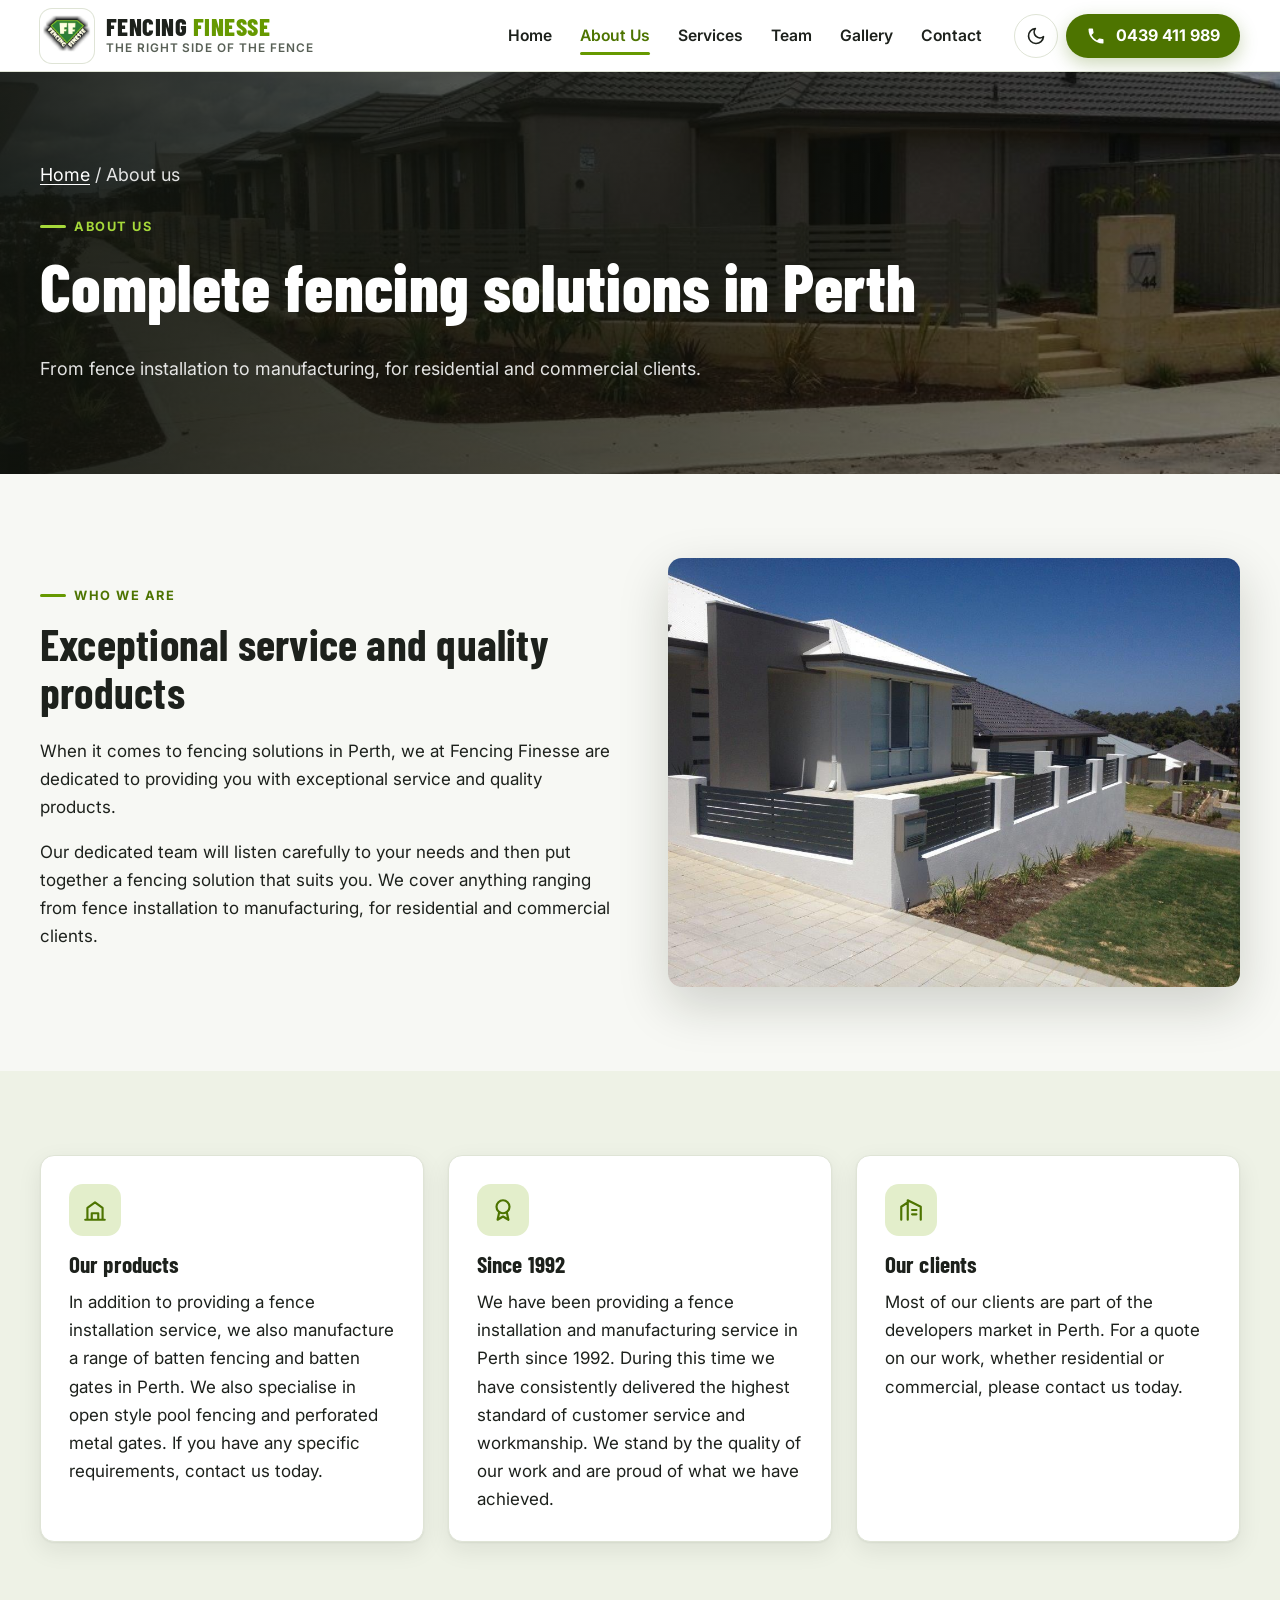
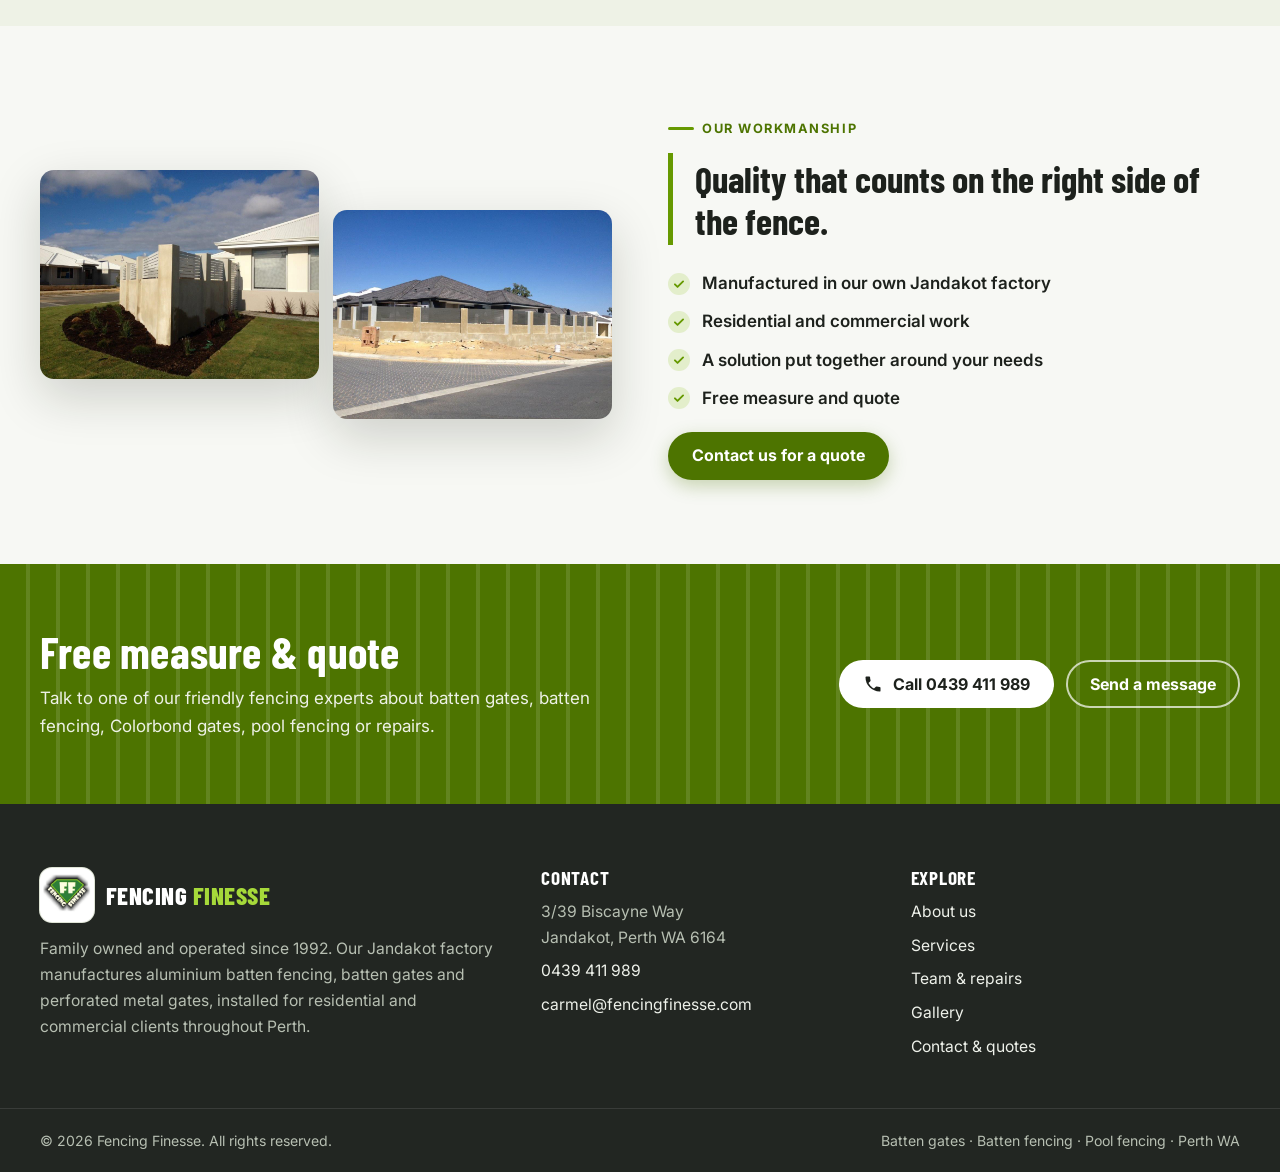
==== about.html @ 1fadce17 "Initial commit: fencing-finesse site" ====
<!DOCTYPE html>
<html lang="en-AU">
<head>
  <meta charset="utf-8">
  <meta name="viewport" content="width=device-width, initial-scale=1">
  <title>About Us | Fencing Finesse, Fence Installation Perth since 1992</title>
  <meta name="description" content="Fencing Finesse has provided fence installation and manufacturing in Perth since 1992: batten fencing, batten gates, open style pool fencing and perforated metal gates.">
  <meta name="theme-color" content="#ffffff">
  <script>(function(d){d.className+=' js';var t;try{t=localStorage.getItem('ff-theme')}catch(e){}if(t!=='light'&&t!=='dark'){t=window.matchMedia&&matchMedia('(prefers-color-scheme: dark)').matches?'dark':'light'}d.setAttribute('data-theme',t)})(document.documentElement);</script>
  <link rel="icon" href="images/logo-badge.png">
  <link rel="preconnect" href="https://fonts.googleapis.com">
  <link rel="preconnect" href="https://fonts.gstatic.com" crossorigin>
  <link href="https://fonts.googleapis.com/css2?family=Barlow+Condensed:wght@700;800&family=Inter:wght@400;600;700;800&display=swap" rel="stylesheet">
  <link rel="stylesheet" href="css/style.css">
</head>
<body>
<a class="skip" href="#main">Skip to content</a>

<header class="site-header">
  <div class="container">
    <a class="brand" href="index.html" aria-label="Fencing Finesse home">
      <span class="brand-badge"><img src="images/logo-badge.png" alt="" width="136" height="120"></span>
      <span class="brand-text">
        <span class="brand-name">Fencing <span>Finesse</span></span>
        <span class="brand-tag">The right side of the fence</span>
      </span>
    </a>
    <nav class="nav" id="site-nav" aria-label="Main">
      <a href="index.html">Home</a>
      <a href="about.html" aria-current="page">About Us</a>
      <a href="services.html">Services</a>
      <a href="team.html">Team</a>
      <a href="gallery.html">Gallery</a>
      <a href="contact.html">Contact</a>
    </nav>
    <div class="header-actions">
      <button class="icon-btn theme-toggle" type="button" aria-label="Switch to dark mode" aria-pressed="false">
        <svg class="i-moon" viewBox="0 0 24 24" fill="none" stroke="currentColor" stroke-width="2" stroke-linecap="round" stroke-linejoin="round" aria-hidden="true"><path d="M21 12.8A9 9 0 1 1 11.2 3a7 7 0 0 0 9.8 9.8z"/></svg>
        <svg class="i-sun" viewBox="0 0 24 24" fill="none" stroke="currentColor" stroke-width="2" stroke-linecap="round" aria-hidden="true"><circle cx="12" cy="12" r="4"/><path d="M12 2v2M12 20v2M4.9 4.9l1.4 1.4M17.7 17.7l1.4 1.4M2 12h2M20 12h2M4.9 19.1l1.4-1.4M17.7 6.3l1.4-1.4"/></svg>
      </button>
      <a class="btn btn--brand call-btn" href="tel:+61439411989" aria-label="Call Fencing Finesse on 0439 411 989">
        <svg viewBox="0 0 24 24" fill="currentColor" aria-hidden="true"><path d="M6.6 10.8a15.1 15.1 0 0 0 6.6 6.6l2.2-2.2a1 1 0 0 1 1-.25 11.4 11.4 0 0 0 3.6.57 1 1 0 0 1 1 1V20a1 1 0 0 1-1 1A17 17 0 0 1 3 4a1 1 0 0 1 1-1h3.5a1 1 0 0 1 1 1c0 1.25.2 2.45.57 3.57a1 1 0 0 1-.25 1z"/></svg>
        <span class="call-label">0439 411 989</span>
      </a>
      <button class="menu-toggle" type="button" aria-controls="site-nav" aria-expanded="false" aria-label="Open menu"><span></span></button>
    </div>
  </div>
</header>

<main id="main">

<section class="page-hero">
  <img class="bg" src="images/job-12.jpg" alt="" width="1024" height="768">
  <div class="container">
    <p class="crumbs"><a href="index.html">Home</a> / About us</p>
    <span class="eyebrow">About us</span>
    <h1>Complete fencing solutions in Perth</h1>
    <p>From fence installation to manufacturing, for residential and commercial clients.</p>
  </div>
</section>

<section class="section">
  <div class="container split">
    <div>
      <span class="eyebrow">Who we are</span>
      <h2>Exceptional service and quality products</h2>
      <p>When it comes to fencing solutions in Perth, we at Fencing Finesse are dedicated to providing you with exceptional service and quality products.</p>
      <p>Our dedicated team will listen carefully to your needs and then put together a fencing solution that suits you. We cover anything ranging from fence installation to manufacturing, for residential and commercial clients.</p>
    </div>
    <div class="photo-frame zoom"><img src="images/job-21.jpg" alt="Front fence with charcoal batten infill" width="1024" height="768" loading="lazy" decoding="async"></div>
  </div>
</section>

<section class="section section--soft">
  <div class="container">
    <div class="grid grid--3">
      <div class="card">
        <div class="icon-badge"><svg viewBox="0 0 24 24" fill="none" stroke="currentColor" stroke-width="2" stroke-linecap="round" stroke-linejoin="round" aria-hidden="true"><path d="M3 21h18M5 21V10l7-5 7 5v11M9 21v-6h6v6"/></svg></div>
        <h3>Our products</h3>
        <p>In addition to providing a fence installation service, we also manufacture a range of batten fencing and batten gates in Perth. We also specialise in open style pool fencing and perforated metal gates. If you have any specific requirements, contact us today.</p>
      </div>
      <div class="card">
        <div class="icon-badge"><svg viewBox="0 0 24 24" fill="none" stroke="currentColor" stroke-width="2" stroke-linecap="round" stroke-linejoin="round" aria-hidden="true"><circle cx="12" cy="9" r="6"/><path d="M8.5 14l-1.5 7 5-3 5 3-1.5-7"/></svg></div>
        <h3>Since 1992</h3>
        <p>We have been providing a fence installation and manufacturing service in Perth since 1992. During this time we have consistently delivered the highest standard of customer service and workmanship. We stand by the quality of our work and are proud of what we have achieved.</p>
      </div>
      <div class="card">
        <div class="icon-badge"><svg viewBox="0 0 24 24" fill="none" stroke="currentColor" stroke-width="2" stroke-linecap="round" stroke-linejoin="round" aria-hidden="true"><path d="M3 21V9l6-4v16M9 21V3l12 6v12M13 12h4M13 16h4"/></svg></div>
        <h3>Our clients</h3>
        <p>Most of our clients are part of the developers market in Perth. For a quote on our work, whether residential or commercial, please contact us today.</p>
      </div>
    </div>
  </div>
</section>

<section class="section">
  <div class="container split">
    <div class="photo-pair">
      <div class="photo-frame zoom"><img src="images/job-18.jpg" alt="Batten infill between rendered piers" width="1024" height="768" loading="lazy" decoding="async"></div>
      <div class="photo-frame zoom"><img src="images/job-29.jpg" alt="Batten infill along an estate frontage" width="1024" height="768" loading="lazy" decoding="async"></div>
    </div>
    <div>
      <span class="eyebrow">Our workmanship</span>
      <p class="quote">Quality that counts on the right side of the fence.</p>
      <ul class="check-list">
        <li>Manufactured in our own Jandakot factory</li>
        <li>Residential and commercial work</li>
        <li>A solution put together around your needs</li>
        <li>Free measure and quote</li>
      </ul>
      <a class="btn btn--brand" href="contact.html">Contact us for a quote</a>
    </div>
  </div>
</section>

<section class="cta-band">
  <div class="container">
    <div>
      <h2>Free measure &amp; quote</h2>
      <p>Talk to one of our friendly fencing experts about batten gates, batten fencing, Colorbond gates, pool fencing or repairs.</p>
    </div>
    <div class="cta-actions">
      <a class="btn btn--light" href="tel:+61439411989"><svg viewBox="0 0 24 24" fill="currentColor" aria-hidden="true"><path d="M6.6 10.8a15.1 15.1 0 0 0 6.6 6.6l2.2-2.2a1 1 0 0 1 1-.25 11.4 11.4 0 0 0 3.6.57 1 1 0 0 1 1 1V20a1 1 0 0 1-1 1A17 17 0 0 1 3 4a1 1 0 0 1 1-1h3.5a1 1 0 0 1 1 1c0 1.25.2 2.45.57 3.57a1 1 0 0 1-.25 1z"/></svg> Call 0439 411 989</a>
      <a class="btn btn--outline-light" href="contact.html">Send a message</a>
    </div>
  </div>
</section>
</main>

<footer class="site-footer">
  <div class="container cols">
    <div>
      <div class="footer-brand">
        <span class="brand-badge"><img src="images/logo-badge.png" alt="" width="136" height="120" loading="lazy" decoding="async"></span>
        <span class="brand-name">Fencing <span>Finesse</span></span>
      </div>
      <p>Family owned and operated since 1992. Our Jandakot factory manufactures aluminium batten fencing, batten gates and perforated metal gates, installed for residential and commercial clients throughout Perth.</p>
    </div>
    <div>
      <h4>Contact</h4>
      <ul>
        <li>3/39 Biscayne Way<br>Jandakot, Perth WA 6164</li>
        <li><a href="tel:+61439411989">0439 411 989</a></li>
        <li><a href="mailto:carmel@fencingfinesse.com">carmel@fencingfinesse.com</a></li>
      </ul>
    </div>
    <div>
      <h4>Explore</h4>
      <ul>
        <li><a href="about.html">About us</a></li>
        <li><a href="services.html">Services</a></li>
        <li><a href="team.html">Team &amp; repairs</a></li>
        <li><a href="gallery.html">Gallery</a></li>
        <li><a href="contact.html">Contact &amp; quotes</a></li>
      </ul>
    </div>
  </div>
  <div class="footer-bottom">
    <div class="container">
      <span>&copy; <span id="year">2026</span> Fencing Finesse. All rights reserved.</span>
      <span>Batten gates &middot; Batten fencing &middot; Pool fencing &middot; Perth WA</span>
    </div>
  </div>
</footer>

<a class="mobile-call" href="tel:+61439411989"><svg viewBox="0 0 24 24" fill="currentColor" aria-hidden="true"><path d="M6.6 10.8a15.1 15.1 0 0 0 6.6 6.6l2.2-2.2a1 1 0 0 1 1-.25 11.4 11.4 0 0 0 3.6.57 1 1 0 0 1 1 1V20a1 1 0 0 1-1 1A17 17 0 0 1 3 4a1 1 0 0 1 1-1h3.5a1 1 0 0 1 1 1c0 1.25.2 2.45.57 3.57a1 1 0 0 1-.25 1z"/></svg> Call 0439 411 989</a>

<script src="js/main.js"></script>
</body>
</html>
---- css/style.css ----
/* Fencing Finesse — shared styles */

/* ---------- Tokens ---------- */
:root {
  --bg: #f7f8f4;
  --surface: #ffffff;
  --soft: #eef2e6;
  --text: #1d211c;
  --muted: #586056;
  --line: #dfe4d6;
  --brand: #669900;          /* their original green */
  --brand-strong: #4d7400;   /* text/button-safe green */
  --brand-soft: #e3eecb;
  --on-brand: #ffffff;
  --dark: #222622;           /* charcoal bands */
  --dark-2: #2c312b;
  --on-dark: #eef1ea;
  --on-dark-muted: #b7bfb2;
  --accent-on-dark: #a6d93a;
  --header-bg: rgba(255, 255, 255, .86);
  --shadow: 0 1px 2px rgba(20, 30, 10, .06), 0 8px 24px rgba(20, 30, 10, .08);
  --shadow-lg: 0 18px 50px rgba(20, 30, 10, .18);
  --overlay: rgba(10, 12, 10, .92);
  --focus: #4d7400;
  --radius: 14px;
  --ease: cubic-bezier(.2, .7, .2, 1);
  --fast: 180ms;
  --med: 300ms;
  --header-h: 72px;
  color-scheme: light;
}
[data-theme="dark"] {
  --bg: #111311;
  --surface: #1a1d19;
  --soft: #161915;
  --text: #e7ebe3;
  --muted: #a4ac9f;
  --line: #2d332b;
  --brand: #8cc63f;
  --brand-strong: #9fd451;
  --brand-soft: #253217;
  --on-brand: #111608;
  --dark: #0b0c0b;
  --dark-2: #171a16;
  --on-dark: #e7ebe3;
  --on-dark-muted: #a4ac9f;
  --accent-on-dark: #a6d93a;
  --header-bg: rgba(20, 22, 19, .84);
  --shadow: 0 1px 2px rgba(0, 0, 0, .4), 0 8px 24px rgba(0, 0, 0, .35);
  --shadow-lg: 0 18px 50px rgba(0, 0, 0, .55);
  --overlay: rgba(0, 0, 0, .94);
  --focus: #a6d93a;
  color-scheme: dark;
}

/* ---------- Base ---------- */
*, *::before, *::after { box-sizing: border-box; }
html { -webkit-text-size-adjust: 100%; scroll-behavior: smooth; scroll-padding-top: calc(var(--header-h) + 16px); }
body {
  margin: 0;
  font: 400 1.0625rem/1.65 "Inter", system-ui, -apple-system, "Segoe UI", Roboto, sans-serif;
  color: var(--text);
  background: var(--bg);
  overflow-x: hidden;
}
html.theme-fade body, html.theme-fade .site-header::before, html.theme-fade .card, html.theme-fade .site-footer {
  transition: background-color var(--med) ease-out, color var(--med) ease-out, border-color var(--med) ease-out;
}
img { max-width: 100%; height: auto; display: block; }
a { color: var(--brand-strong); text-underline-offset: 3px; }
a:hover { text-decoration-thickness: 2px; }
h1, h2, h3, h4 {
  font-family: "Barlow Condensed", "Arial Narrow", sans-serif;
  font-weight: 700;
  line-height: 1.08;
  letter-spacing: .005em;
  margin: 0 0 .5em;
  color: var(--text);
}
h1 { font-size: clamp(2.4rem, 6vw, 4.1rem); font-weight: 800; }
h2 { font-size: clamp(1.9rem, 4vw, 2.75rem); }
h3 { font-size: 1.45rem; }
p { margin: 0 0 1em; }
ul { padding-left: 1.2em; }
:focus-visible { outline: 3px solid var(--focus); outline-offset: 3px; border-radius: 6px; }
.skip {
  position: absolute; left: 12px; top: -60px; z-index: 200;
  background: var(--brand-strong); color: var(--on-brand); padding: 10px 16px; border-radius: 8px; font-weight: 700;
  transition: top var(--fast) ease-out;
}
.skip:focus { top: 12px; }
.container { width: min(1200px, 100% - 40px); margin-inline: auto; }
.sr-only { position: absolute; width: 1px; height: 1px; overflow: hidden; clip: rect(0 0 0 0); white-space: nowrap; }

/* ---------- Buttons ---------- */
.btn {
  display: inline-flex; align-items: center; justify-content: center; gap: 10px;
  min-height: 48px; padding: 12px 22px;
  border-radius: 999px; border: 2px solid transparent;
  font: 700 1rem/1.2 "Inter", system-ui, sans-serif; text-decoration: none; cursor: pointer;
  transition: transform var(--fast) var(--ease), background-color var(--fast) ease-out, box-shadow var(--fast) ease-out, color var(--fast) ease-out, border-color var(--fast) ease-out;
}
.btn svg { width: 20px; height: 20px; flex: none; }
.btn:hover { transform: translateY(-2px); text-decoration: none; }
.btn:active { transform: translateY(0); }
.btn--brand { background: var(--brand-strong); color: var(--on-brand); box-shadow: 0 6px 18px rgba(77, 116, 0, .28); }
.btn--brand:hover { background: var(--brand); box-shadow: 0 10px 24px rgba(77, 116, 0, .35); }
.btn--ghost { border-color: currentColor; color: var(--text); background: transparent; }
.btn--ghost:hover { background: var(--soft); }
.btn--light { background: #fff; color: #1d211c; }
.btn--light:hover { background: var(--accent-on-dark); color: #111608; }
.btn--outline-light { border-color: rgba(255, 255, 255, .7); color: #fff; }
.btn--outline-light:hover { background: rgba(255, 255, 255, .12); border-color: #fff; }

/* ---------- Header ---------- */
.site-header {
  position: sticky; top: 0; z-index: 50;
  transition: box-shadow var(--med) ease-out;
}
/* blur lives on a pseudo-element so the fixed mobile menu isn't trapped in the header box */
.site-header::before {
  content: ""; position: absolute; inset: 0; z-index: -1;
  background: var(--surface);
  border-bottom: 1px solid var(--line);
  transition: background-color var(--med) ease-out;
}
.site-header.is-scrolled { box-shadow: var(--shadow); }
.site-header.is-scrolled::before {
  background: var(--header-bg);
  -webkit-backdrop-filter: saturate(160%) blur(12px);
  backdrop-filter: saturate(160%) blur(12px);
}
.site-header .container { display: flex; align-items: center; gap: 20px; min-height: var(--header-h); }
.brand { display: flex; align-items: center; gap: 12px; text-decoration: none; color: var(--text); margin-right: auto; min-width: 0; }
.brand-badge {
  flex: none; width: 54px; height: 54px; border-radius: 12px; background: #fff;
  display: grid; place-items: center; box-shadow: 0 0 0 1px var(--line);
  transition: transform var(--med) var(--ease);
}
.brand-badge img { width: 48px; height: auto; }
.brand:hover .brand-badge { transform: rotate(-4deg) scale(1.04); }
.brand-text { display: flex; flex-direction: column; min-width: 0; }
.brand-name { font: 800 1.55rem/1 "Barlow Condensed", sans-serif; text-transform: uppercase; letter-spacing: .02em; white-space: nowrap; }
.brand-name span { color: var(--brand); }
.brand-tag { font-size: .74rem; font-weight: 600; letter-spacing: .08em; text-transform: uppercase; color: var(--muted); white-space: nowrap; }

.nav { display: flex; gap: 4px; }
.nav a {
  position: relative; padding: 10px 12px; border-radius: 8px;
  color: var(--text); text-decoration: none; font-weight: 600; font-size: .98rem;
  transition: color var(--fast) ease-out, background-color var(--fast) ease-out;
}
.nav a::after {
  content: ""; position: absolute; left: 12px; right: 12px; bottom: 4px; height: 3px; border-radius: 3px;
  background: var(--brand); transform: scaleX(0); transform-origin: left;
  transition: transform var(--med) var(--ease);
}
.nav a:hover { color: var(--brand-strong); }
.nav a:hover::after, .nav a[aria-current="page"]::after { transform: scaleX(1); }
.nav a[aria-current="page"] { color: var(--brand-strong); }

.header-actions { display: flex; align-items: center; gap: 8px; flex: none; }
.icon-btn, .menu-toggle {
  width: 44px; height: 44px; border-radius: 50%; border: 1px solid var(--line);
  background: var(--surface); color: var(--text); cursor: pointer;
  display: grid; place-items: center; padding: 0;
  transition: background-color var(--fast) ease-out, transform var(--fast) var(--ease), border-color var(--fast) ease-out;
}
.icon-btn:hover, .menu-toggle:hover { background: var(--soft); border-color: var(--brand); }
.icon-btn svg { width: 20px; height: 20px; transition: transform var(--med) var(--ease); }
.theme-toggle:hover svg { transform: rotate(20deg); }
.theme-toggle .i-sun { display: none; }
[data-theme="dark"] .theme-toggle .i-sun { display: block; }
[data-theme="dark"] .theme-toggle .i-moon { display: none; }
.call-btn { min-height: 44px; padding: 10px 18px; white-space: nowrap; }
.call-short { display: none; }
.menu-toggle { display: none; position: relative; }
.menu-toggle span, .menu-toggle span::before, .menu-toggle span::after {
  position: absolute; left: 50%; width: 20px; height: 2px; margin-left: -10px; border-radius: 2px;
  background: currentColor; transition: transform var(--med) var(--ease), opacity var(--fast) ease-out;
}
.menu-toggle span { top: 50%; margin-top: -1px; }
.menu-toggle span::before, .menu-toggle span::after { content: ""; left: 0; margin-left: 0; }
.menu-toggle span::before { transform: translateY(-6px); }
.menu-toggle span::after { transform: translateY(6px); }
.menu-open .menu-toggle span { background: transparent; }
.menu-open .menu-toggle span::before { transform: rotate(45deg); background: var(--text); }
.menu-open .menu-toggle span::after { transform: rotate(-45deg); background: var(--text); }

@media (max-width: 1060px) {
  .menu-toggle { display: grid; }
  .nav {
    position: fixed; left: 0; right: 0; top: var(--header-h);
    flex-direction: column; gap: 2px; padding: 12px 20px 24px;
    background: var(--surface); border-bottom: 1px solid var(--line); box-shadow: var(--shadow-lg);
    max-height: calc(100vh - var(--header-h)); overflow-y: auto;
    opacity: 0; visibility: hidden; transform: translateY(-10px);
    transition: opacity var(--med) var(--ease), transform var(--med) var(--ease), visibility 0s linear var(--med);
  }
  .menu-open .nav { opacity: 1; visibility: visible; transform: none; transition-delay: 0s; }
  .nav a { padding: 14px 12px; font-size: 1.1rem; border-bottom: 1px solid var(--line); border-radius: 0; }
  .nav a:last-child { border-bottom: 0; }
  .nav a::after { left: 0; right: auto; width: 4px; top: 12px; bottom: 12px; height: auto; transform: scaleY(0); }
  .nav a:hover::after, .nav a[aria-current="page"]::after { transform: scaleY(1); }
}
@media (max-width: 640px) {
  :root { --header-h: 64px; }
  .site-header .container { gap: 8px; }
  .brand { gap: 9px; }
  .brand-badge { width: 44px; height: 44px; border-radius: 10px; }
  .brand-badge img { width: 39px; }
  .brand-name { font-size: 1.22rem; }
  .brand-tag { font-size: .62rem; letter-spacing: .05em; }
  .call-btn { padding: 0; width: 44px; justify-content: center; }
  .call-label { display: none; }
  .header-actions { gap: 6px; }
}
@media (max-width: 440px) { .brand-tag { display: none; } .brand-name { font-size: 1.35rem; } }

/* ---------- Hero ---------- */
.hero { position: relative; padding: 56px 0 64px; overflow: hidden; }
.hero::before {
  content: ""; position: absolute; inset: 0; z-index: -1;
  background:
    repeating-linear-gradient(90deg, transparent 0 22px, var(--line) 22px 24px) top right / 46% 100% no-repeat,
    var(--bg);
  opacity: .55;
  -webkit-mask-image: linear-gradient(90deg, transparent, #000 60%);
  mask-image: linear-gradient(90deg, transparent, #000 60%);
}
.hero .container { display: grid; grid-template-columns: minmax(0, 1.05fr) minmax(0, 1fr); gap: 48px; align-items: center; }
.eyebrow {
  display: inline-flex; align-items: center; gap: 8px; margin-bottom: 14px;
  font-size: .8rem; font-weight: 700; letter-spacing: .12em; text-transform: uppercase; color: var(--brand-strong);
}
.eyebrow::before { content: ""; width: 26px; height: 3px; border-radius: 3px; background: var(--brand); }
.hero h1 em { font-style: normal; color: var(--brand); }
.hero .lead { font-size: 1.15rem; color: var(--muted); max-width: 34em; }
.hero-actions { display: flex; flex-wrap: wrap; gap: 12px; margin-top: 26px; }
.hero-mosaic { display: grid; grid-template-columns: 1.4fr 1fr; grid-template-rows: 1fr 1fr; gap: 14px; aspect-ratio: 5 / 4; }
.hero-mosaic figure { margin: 0; border-radius: var(--radius); overflow: hidden; box-shadow: var(--shadow); background: var(--soft); }
.hero-mosaic figure:first-child { grid-row: span 2; }
.hero-mosaic img { width: 100%; height: 100%; object-fit: cover; }

.page-hero { position: relative; color: #fff; padding: 88px 0 72px; isolation: isolate; overflow: hidden; background: var(--dark); }
.page-hero img.bg { position: absolute; inset: 0; width: 100%; height: 100%; object-fit: cover; z-index: -2; }
.page-hero::after { content: ""; position: absolute; inset: 0; z-index: -1; background: linear-gradient(100deg, rgba(14, 18, 12, .88) 0%, rgba(14, 18, 12, .6) 55%, rgba(14, 18, 12, .25) 100%); }
.page-hero h1 { color: #fff; max-width: 15em; }
.page-hero p { max-width: 38em; font-size: 1.12rem; color: rgba(255, 255, 255, .88); }
.page-hero .eyebrow { color: var(--accent-on-dark); }
.page-hero .eyebrow::before { background: var(--accent-on-dark); }
.crumbs { font-size: .9rem; margin-bottom: 18px; color: rgba(255, 255, 255, .75); }
.crumbs a { color: #fff; }

/* ---------- Stats strip ---------- */
.stats { background: var(--dark); color: var(--on-dark); }
.stats .container { display: grid; grid-template-columns: repeat(4, minmax(0, 1fr)); }
.stat { padding: 26px 18px; border-left: 1px solid rgba(255, 255, 255, .1); }
.stat:first-child { border-left: 0; }
.stat strong { display: block; font: 800 1.9rem/1.1 "Barlow Condensed", sans-serif; color: var(--accent-on-dark); }
.stat span { color: var(--on-dark-muted); font-size: .95rem; }

/* ---------- Sections ---------- */
.section { padding: 84px 0; }
.section--soft { background: var(--soft); }
.section--dark { background: var(--dark); color: var(--on-dark); }
.section--dark h2, .section--dark h3 { color: #fff; }
.section--dark p { color: var(--on-dark-muted); }
.section--dark .eyebrow { color: var(--accent-on-dark); }
.section--dark .eyebrow::before { background: var(--accent-on-dark); }
.center { text-align: center; max-width: 760px; margin-inline: auto; }
.lead { font-size: 1.12rem; color: var(--muted); }
.section-head { margin-bottom: 40px; }
.split { display: grid; grid-template-columns: minmax(0, 1fr) minmax(0, 1fr); gap: 56px; align-items: center; }
.split--top { align-items: start; }
.grid { display: grid; gap: 24px; }
.grid--2 { grid-template-columns: repeat(2, minmax(0, 1fr)); }
.grid--3 { grid-template-columns: repeat(3, minmax(0, 1fr)); }
.check-list { list-style: none; padding: 0; margin: 0 0 1.2em; display: grid; gap: 10px; }
.check-list li { position: relative; padding-left: 34px; font-weight: 600; }
.check-list li::before {
  content: ""; position: absolute; left: 0; top: .2em; width: 22px; height: 22px; border-radius: 50%;
  background: var(--brand-soft) url("data:image/svg+xml,%3Csvg xmlns='http://www.w3.org/2000/svg' viewBox='0 0 24 24' fill='none' stroke='%23669900' stroke-width='3.2' stroke-linecap='round' stroke-linejoin='round'%3E%3Cpath d='M5 12.5l4.5 4.5L19 7.5'/%3E%3C/svg%3E") center / 14px no-repeat;
}

/* ---------- Cards ---------- */
.card {
  background: var(--surface); border: 1px solid var(--line); border-radius: var(--radius);
  padding: 28px; box-shadow: var(--shadow);
  transition: transform var(--med) var(--ease), box-shadow var(--med) ease-out, border-color var(--med) ease-out;
}
.card:hover { transform: translateY(-4px); box-shadow: var(--shadow-lg); border-color: color-mix(in srgb, var(--brand) 45%, var(--line)); }
.card p:last-child { margin-bottom: 0; }
.icon-badge {
  width: 52px; height: 52px; border-radius: 14px; display: grid; place-items: center; margin-bottom: 16px;
  background: var(--brand-soft); color: var(--brand-strong);
}
.icon-badge svg { width: 26px; height: 26px; }
.section--dark .card { background: var(--dark-2); border-color: rgba(255, 255, 255, .08); box-shadow: none; }
.section--dark .icon-badge { background: rgba(166, 217, 58, .14); color: var(--accent-on-dark); }

.prod-card {
  display: flex; flex-direction: column; text-decoration: none; color: inherit; overflow: hidden;
  background: var(--surface); border: 1px solid var(--line); border-radius: var(--radius); box-shadow: var(--shadow);
  transition: transform var(--med) var(--ease), box-shadow var(--med) ease-out;
}
.prod-card:hover { transform: translateY(-4px); box-shadow: var(--shadow-lg); }
.prod-card .media { aspect-ratio: 4 / 3; overflow: hidden; background: var(--soft); }
.prod-card .body { padding: 20px 22px 24px; }
.prod-card h3 { margin-bottom: .3em; }
.prod-card p { color: var(--muted); margin: 0; font-size: .98rem; }
.zoom img { width: 100%; height: 100%; object-fit: cover; transition: transform 400ms var(--ease); }
.zoom:hover img, a:hover .zoom img, .prod-card:hover .zoom img, .g-item:hover img { transform: scale(1.06); }

.photo-frame { border-radius: var(--radius); overflow: hidden; box-shadow: var(--shadow-lg); aspect-ratio: 4 / 3; }
.photo-frame img { width: 100%; height: 100%; object-fit: cover; }
.photo-pair { display: grid; grid-template-columns: minmax(0, 1fr) minmax(0, 1fr); gap: 14px; }
.photo-pair .photo-frame:nth-child(2) { margin-top: 40px; }

.quote {
  font: 700 clamp(1.6rem, 3.4vw, 2.3rem)/1.15 "Barlow Condensed", sans-serif;
  border-left: 5px solid var(--brand); padding: 4px 0 4px 22px; margin: 0 0 24px;
}

/* ---------- Service blocks ---------- */
.svc { display: grid; grid-template-columns: minmax(0, 1fr) minmax(0, 1.1fr); gap: 52px; align-items: center; }
.svc + .svc { margin-top: 80px; }
.svc:nth-child(even) .svc-media { order: 2; }
.svc-media { border-radius: var(--radius); overflow: hidden; box-shadow: var(--shadow-lg); aspect-ratio: 4 / 3; }
.svc-media img { width: 100%; height: 100%; object-fit: cover; }
.tag-list { display: flex; flex-wrap: wrap; gap: 8px; list-style: none; padding: 0; margin: 18px 0 0; }
.tag-list li { padding: 7px 14px; border-radius: 999px; background: var(--brand-soft); color: var(--brand-strong); font-weight: 600; font-size: .92rem; }

/* ---------- Gallery ---------- */
.filters { display: flex; flex-wrap: wrap; justify-content: center; gap: 8px; margin-bottom: 32px; }
.filter {
  min-height: 42px; padding: 8px 18px; border-radius: 999px; cursor: pointer;
  border: 1px solid var(--line); background: var(--surface); color: var(--text); font: 600 .95rem "Inter", sans-serif;
  transition: background-color var(--fast) ease-out, color var(--fast) ease-out, border-color var(--fast) ease-out;
}
.filter:hover { border-color: var(--brand); }
.filter[aria-pressed="true"] { background: var(--brand-strong); border-color: var(--brand-strong); color: var(--on-brand); }
.gallery { display: grid; grid-template-columns: repeat(auto-fill, minmax(min(100%, 270px), 1fr)); gap: 14px; }
.gallery--preview { grid-template-columns: repeat(4, minmax(0, 1fr)); }
.g-item {
  position: relative; display: block; padding: 0; border: 0; cursor: zoom-in; width: 100%;
  aspect-ratio: 4 / 3; overflow: hidden; border-radius: 12px; background: var(--soft);
  transition: opacity var(--med) ease-out, transform var(--med) var(--ease), box-shadow var(--med) ease-out;
}
.g-item img { width: 100%; height: 100%; object-fit: cover; transition: transform 400ms var(--ease); }
.g-item::after {
  content: ""; position: absolute; inset: 0;
  background: linear-gradient(to top, rgba(10, 14, 8, .55), transparent 55%);
  opacity: 0; transition: opacity var(--med) ease-out;
}
.g-item .cap {
  position: absolute; left: 14px; right: 14px; bottom: 12px; z-index: 1; text-align: left;
  color: #fff; font-weight: 600; font-size: .92rem; opacity: 0; transform: translateY(6px);
  transition: opacity var(--med) ease-out, transform var(--med) var(--ease);
}
.g-item:hover { box-shadow: var(--shadow-lg); }
.g-item:hover::after, .g-item:focus-visible::after { opacity: 1; }
.g-item:hover .cap, .g-item:focus-visible .cap { opacity: 1; transform: none; }
.g-item.is-hidden { display: none; }

/* ---------- Lightbox ---------- */
.lightbox {
  position: fixed; inset: 0; z-index: 300; display: grid; place-items: center;
  background: var(--overlay); padding: 64px 72px;
  opacity: 0; visibility: hidden; transition: opacity var(--med) ease-out, visibility 0s linear var(--med);
}
.lightbox.is-open { opacity: 1; visibility: visible; transition-delay: 0s; }
.lightbox figure { margin: 0; max-width: min(1100px, 100%); transform: scale(.96); transition: transform var(--med) var(--ease); }
.lightbox.is-open figure { transform: none; }
.lightbox img { max-height: calc(100vh - 160px); width: auto; margin: 0 auto; border-radius: 10px; box-shadow: 0 20px 60px rgba(0, 0, 0, .5); transition: opacity var(--fast) ease-out; }
.lightbox img.is-swapping { opacity: 0; }
.lightbox figcaption { color: #e9ece6; text-align: center; margin-top: 14px; font-size: .95rem; }
.lb-btn {
  position: absolute; width: 50px; height: 50px; border-radius: 50%; border: 0; cursor: pointer;
  background: rgba(255, 255, 255, .12); color: #fff; display: grid; place-items: center;
  transition: background-color var(--fast) ease-out, transform var(--fast) var(--ease);
}
.lb-btn:hover { background: rgba(255, 255, 255, .25); transform: scale(1.06); }
.lb-btn svg { width: 24px; height: 24px; }
.lb-close { top: 14px; right: 14px; }
.lb-prev { left: 14px; top: 50%; margin-top: -25px; }
.lb-next { right: 14px; top: 50%; margin-top: -25px; }
.lb-count { position: absolute; top: 26px; left: 22px; color: #cfd4ca; font-size: .9rem; font-weight: 600; }
body.lb-open { overflow: hidden; }

/* ---------- Contact ---------- */
.contact-grid { display: grid; grid-template-columns: minmax(0, 1.15fr) minmax(0, 1fr); gap: 32px; align-items: start; }
.form { display: grid; gap: 16px; }
.form .row { display: grid; grid-template-columns: minmax(0, 1fr) minmax(0, 1fr); gap: 16px; }
.form label { display: block; font-weight: 600; font-size: .95rem; margin-bottom: 6px; }
.form input, .form textarea, .form select {
  width: 100%; min-height: 48px; padding: 12px 14px; border-radius: 10px;
  border: 1px solid var(--line); background: var(--bg); color: var(--text); font: inherit;
  transition: border-color var(--fast) ease-out, box-shadow var(--fast) ease-out;
}
.form textarea { min-height: 140px; resize: vertical; }
.form input:focus, .form textarea:focus, .form select:focus { outline: none; border-color: var(--brand); box-shadow: 0 0 0 4px color-mix(in srgb, var(--brand) 25%, transparent); }
.form-note { font-size: .88rem; color: var(--muted); margin: 0; }
.info-list { list-style: none; padding: 0; margin: 0; display: grid; gap: 20px; }
.info-list li { display: flex; gap: 14px; align-items: flex-start; }
.info-list .icon-badge { margin: 0; width: 46px; height: 46px; flex: none; }
.info-list strong { display: block; font-size: .8rem; letter-spacing: .1em; text-transform: uppercase; color: var(--muted); }
.info-list a, .info-list span { font-weight: 600; font-size: 1.08rem; overflow-wrap: anywhere; }
.map { margin-top: 24px; border-radius: var(--radius); overflow: hidden; border: 1px solid var(--line); aspect-ratio: 4 / 3; background: var(--soft); }
.map iframe { width: 100%; height: 100%; border: 0; display: block; }
[data-theme="dark"] .map iframe { filter: invert(.9) hue-rotate(180deg) saturate(.7); }

/* ---------- CTA band ---------- */
.cta-band { position: relative; isolation: isolate; overflow: hidden; background: var(--brand-strong); color: #fff; padding: 64px 0; }
[data-theme="dark"] .cta-band { background: #2f4708; }
.cta-band::before {
  content: ""; position: absolute; inset: 0; z-index: -1; opacity: .12;
  background: repeating-linear-gradient(90deg, transparent 0 26px, #fff 26px 30px);
}
.cta-band .container { display: flex; flex-wrap: wrap; align-items: center; justify-content: space-between; gap: 24px; }
.cta-band h2 { color: #fff; margin-bottom: .2em; }
.cta-band p { margin: 0; color: rgba(255, 255, 255, .9); max-width: 36em; }
.cta-actions { display: flex; flex-wrap: wrap; gap: 12px; }

/* ---------- Footer ---------- */
.site-footer { background: var(--dark); color: var(--on-dark-muted); padding: 64px 0 0; font-size: .98rem; }
.site-footer .container.cols { display: grid; grid-template-columns: 1.4fr 1fr 1fr; gap: 40px; }
.site-footer h4 { color: #fff; font-size: 1.2rem; text-transform: uppercase; letter-spacing: .04em; }
.site-footer a { color: var(--on-dark); text-decoration: none; }
.site-footer a:hover { color: var(--accent-on-dark); text-decoration: underline; }
.site-footer ul { list-style: none; padding: 0; margin: 0; display: grid; gap: 8px; }
.footer-brand { display: flex; align-items: center; gap: 12px; margin-bottom: 14px; }
.footer-brand .brand-name { color: #fff; }
.footer-brand .brand-name span { color: var(--accent-on-dark); }
.footer-bottom { margin-top: 48px; border-top: 1px solid rgba(255, 255, 255, .1); padding: 20px 0; font-size: .88rem; }
.footer-bottom .container { display: flex; flex-wrap: wrap; justify-content: space-between; gap: 10px; }

/* ---------- Mobile call bar + back to top ---------- */
.mobile-call { display: none; }
.to-top {
  position: fixed; right: 18px; bottom: 18px; z-index: 40; width: 48px; height: 48px; border-radius: 50%;
  border: 0; cursor: pointer; background: var(--brand-strong); color: var(--on-brand); box-shadow: var(--shadow-lg);
  display: grid; place-items: center;
  opacity: 0; visibility: hidden; transform: translateY(12px);
  transition: opacity var(--med) ease-out, transform var(--med) var(--ease), visibility 0s linear var(--med), background-color var(--fast) ease-out;
}
.to-top svg { width: 22px; height: 22px; }
.to-top.is-visible { opacity: 1; visibility: visible; transform: none; transition-delay: 0s; }
.to-top:hover { background: var(--brand); }

/* ---------- Reveal on scroll ---------- */
.js .reveal { opacity: 0; transform: translateY(22px); }
.js .reveal.is-in {
  opacity: 1; transform: none;
  transition: opacity 400ms ease-out var(--delay, 0ms), transform 400ms var(--ease) var(--delay, 0ms);
}

/* ---------- Responsive ---------- */
@media (max-width: 960px) {
  .hero .container, .split, .svc, .contact-grid { grid-template-columns: minmax(0, 1fr); gap: 36px; }
  .svc:nth-child(even) .svc-media { order: 0; }
  .grid--3 { grid-template-columns: repeat(2, minmax(0, 1fr)); }
  .stats .container { grid-template-columns: repeat(2, minmax(0, 1fr)); }
  .stat:nth-child(3) { border-left: 0; }
  .stat:nth-child(n+3) { border-top: 1px solid rgba(255, 255, 255, .1); }
  .gallery--preview { grid-template-columns: repeat(2, minmax(0, 1fr)); }
  .site-footer .container.cols { grid-template-columns: 1fr 1fr; }
  .site-footer .container.cols > :first-child { grid-column: 1 / -1; }
}
@media (max-width: 640px) {
  body { font-size: 1rem; padding-bottom: 64px; }
  .container { width: min(1200px, 100% - 32px); }
  .section { padding: 60px 0; }
  .hero { padding: 36px 0 48px; }
  .hero::before { display: none; }
  .hero-mosaic { gap: 10px; }
  .page-hero { padding: 56px 0 48px; }
  .grid--2, .grid--3, .form .row { grid-template-columns: minmax(0, 1fr); }
  .stat { padding: 18px 12px; }
  .stat strong { font-size: 1.5rem; }
  .gallery { grid-template-columns: repeat(2, minmax(0, 1fr)); gap: 8px; }
  .gallery--preview { gap: 8px; }
  .g-item { border-radius: 8px; }
  .g-item .cap { display: none; }
  .card { padding: 22px; }
  .site-footer .container.cols { grid-template-columns: minmax(0, 1fr); }
  .photo-pair .photo-frame:nth-child(2) { margin-top: 24px; }
  .lightbox { padding: 60px 8px 76px; }
  .lb-prev, .lb-next { top: auto; bottom: 14px; margin-top: 0; }
  .lb-prev { left: calc(50% - 62px); }
  .lb-next { right: calc(50% - 62px); }
  .mobile-call {
    position: fixed; left: 0; right: 0; bottom: 0; z-index: 45;
    display: flex; align-items: center; justify-content: center; gap: 10px; min-height: 58px;
    padding: 10px 16px calc(10px + env(safe-area-inset-bottom));
    background: var(--brand-strong); color: var(--on-brand); font-weight: 800; font-size: 1.05rem; text-decoration: none;
    box-shadow: 0 -6px 20px rgba(0, 0, 0, .18);
  }
  .mobile-call svg { width: 20px; height: 20px; }
  .to-top { bottom: 76px; right: 14px; width: 44px; height: 44px; }
}

@media (prefers-reduced-motion: reduce) {
  html { scroll-behavior: auto; }
  *, *::before, *::after { transition-duration: 0ms !important; animation-duration: 0ms !important; transition-delay: 0ms !important; }
  .js .reveal { opacity: 1; transform: none; }
  .zoom:hover img, a:hover .zoom img, .prod-card:hover .zoom img, .g-item:hover img { transform: none; }
}
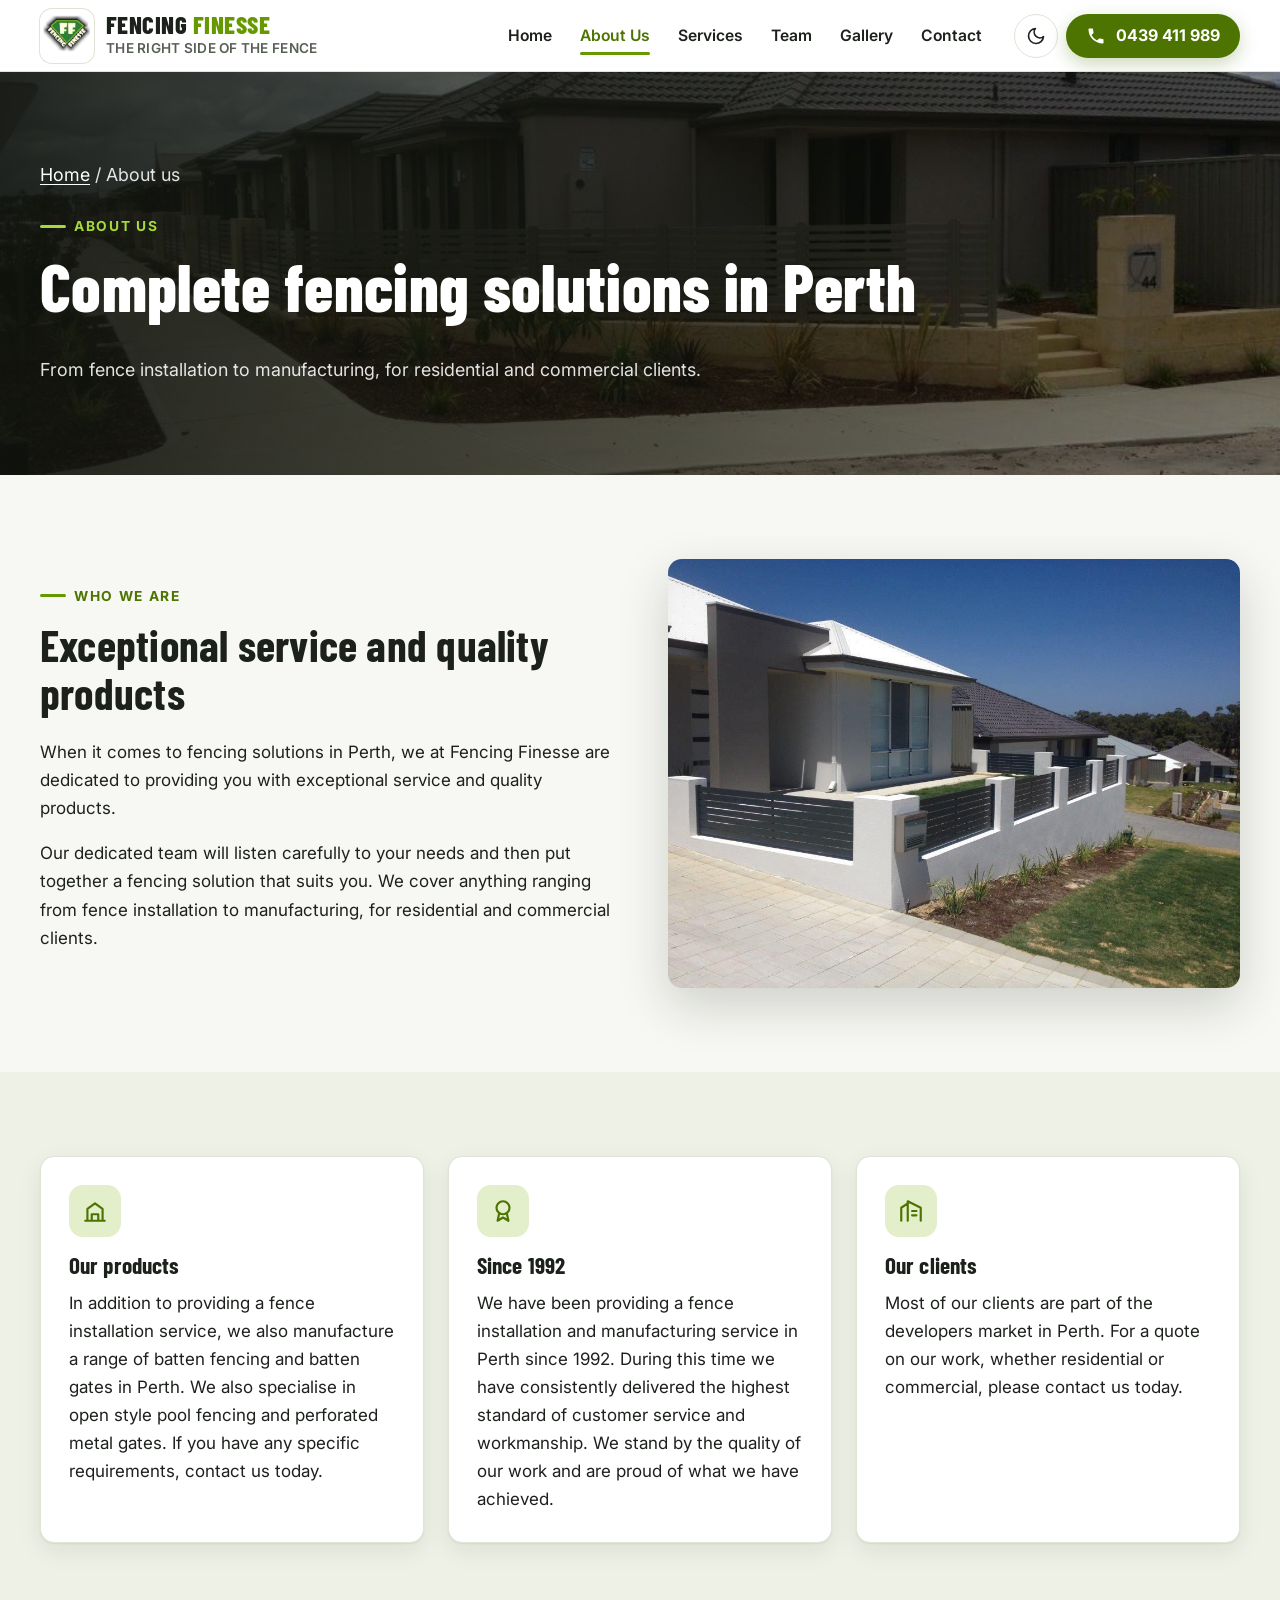
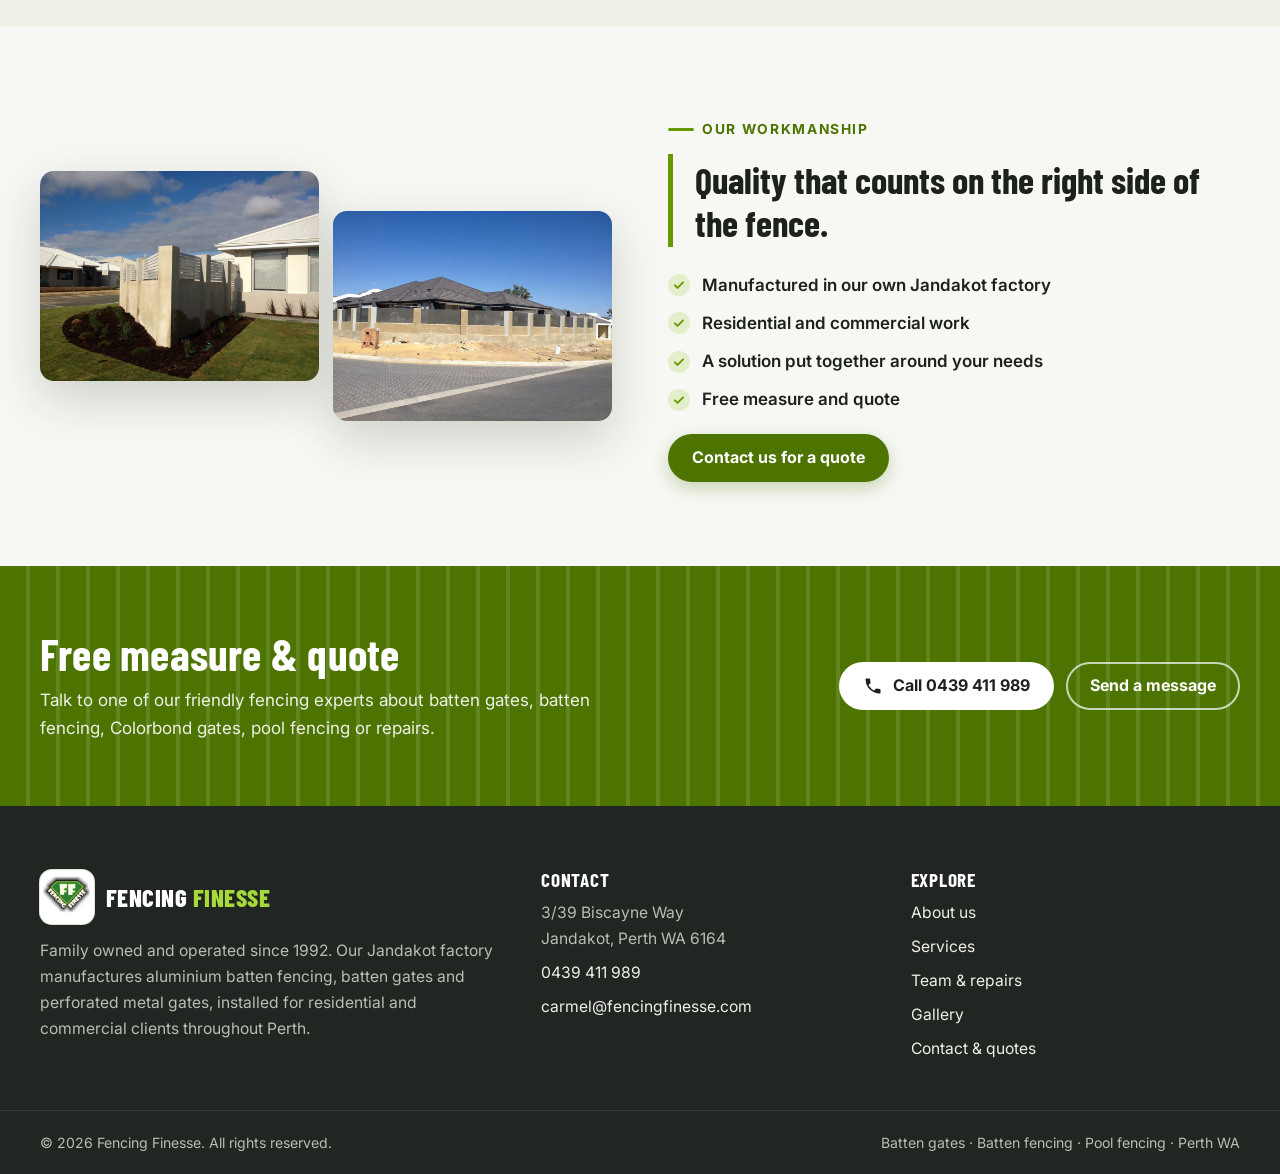
==== commit c391e110: "Fix tap targets, contrast, narrow phones and headings; add noindex; correct README claims" ====
--- a/about.html
+++ b/about.html
@@ -3,6 +3,7 @@
 <head>
   <meta charset="utf-8">
   <meta name="viewport" content="width=device-width, initial-scale=1">
+  <meta name="robots" content="noindex">
   <title>About Us | Fencing Finesse, Fence Installation Perth since 1992</title>
   <meta name="description" content="Fencing Finesse has provided fence installation and manufacturing in Perth since 1992: batten fencing, batten gates, open style pool fencing and perforated metal gates.">
   <meta name="theme-color" content="#ffffff">
@@ -137,7 +138,7 @@
       <p>Family owned and operated since 1992. Our Jandakot factory manufactures aluminium batten fencing, batten gates and perforated metal gates, installed for residential and commercial clients throughout Perth.</p>
     </div>
     <div>
-      <h4>Contact</h4>
+      <h3>Contact</h3>
       <ul>
         <li>3/39 Biscayne Way<br>Jandakot, Perth WA 6164</li>
         <li><a href="tel:+61439411989">0439 411 989</a></li>
@@ -145,7 +146,7 @@
       </ul>
     </div>
     <div>
-      <h4>Explore</h4>
+      <h3>Explore</h3>
       <ul>
         <li><a href="about.html">About us</a></li>
         <li><a href="services.html">Services</a></li>
--- a/css/style.css
+++ b/css/style.css
@@ -425,7 +425,7 @@
 /* ---------- Footer ---------- */
 .site-footer { background: var(--dark); color: var(--on-dark-muted); padding: 64px 0 0; font-size: .98rem; }
 .site-footer .container.cols { display: grid; grid-template-columns: 1.4fr 1fr 1fr; gap: 40px; }
-.site-footer h4 { color: #fff; font-size: 1.2rem; text-transform: uppercase; letter-spacing: .04em; }
+.site-footer h3 { color: #fff; font-size: 1.2rem; text-transform: uppercase; letter-spacing: .04em; }
 .site-footer a { color: var(--on-dark); text-decoration: none; }
 .site-footer a:hover { color: var(--accent-on-dark); text-decoration: underline; }
 .site-footer ul { list-style: none; padding: 0; margin: 0; display: grid; gap: 8px; }
@@ -506,3 +506,20 @@
   .js .reveal { opacity: 1; transform: none; }
   .zoom:hover img, a:hover .zoom img, .prod-card:hover .zoom img, .g-item:hover img { transform: none; }
 }
+
+/* ---------- Spec fixes, 25 Nov 2026: tap targets, readable text, narrow phones ---------- */
+.vh-h { position: absolute; width: 1px; height: 1px; margin: -1px; padding: 0; overflow: hidden; clip-path: inset(50%); white-space: nowrap; border: 0; }
+@media (max-width: 900px) {
+  .site-footer a:not(.btn):not(:has(img, svg)) { display: inline-block; min-width: 44px; padding-top: 11px; padding-bottom: 11px; }
+  .site-footer ul { gap: 0; }
+  .site-footer li { margin-bottom: 0; padding-top: 0; padding-bottom: 0; align-items: center; }
+  .contact-list a { display: inline-block; padding-top: 11px; padding-bottom: 11px; }
+  .topbar a { display: inline-block; min-height: 44px; line-height: 44px; margin: -6px 0; }
+  .topbar .container { padding-top: 6px; padding-bottom: 6px; align-items: center; }
+}
+.eyebrow { font-size: .86rem; }
+.brand-tag { font-size: .85rem; letter-spacing: .02em; }
+.contact-list strong, .info-list strong { font-size: .86rem; }
+main strong + a[href^="tel"], main strong + a[href^="mailto"] { display: inline-block; padding: 11px 0; }
+.filter { min-height: 44px; }
+@media (max-width: 620px) { .brand-tag { display: none; } }
